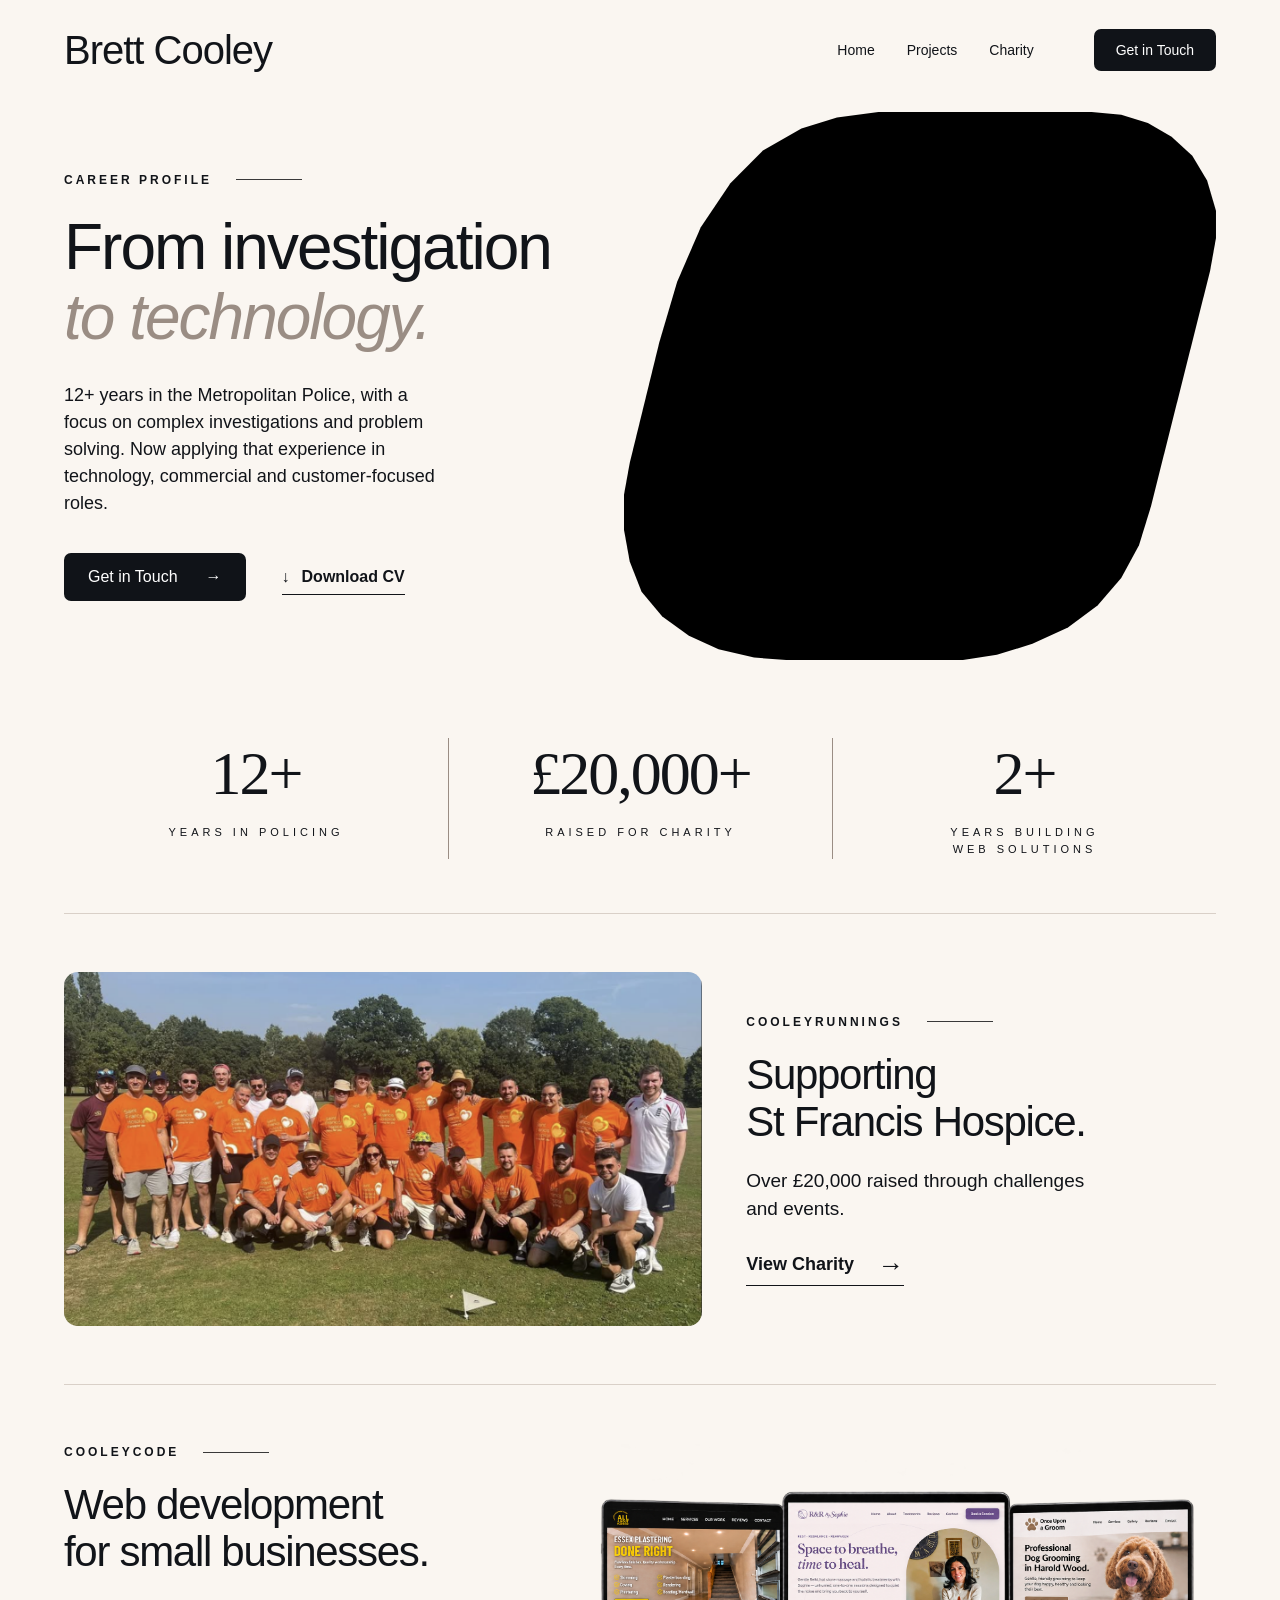
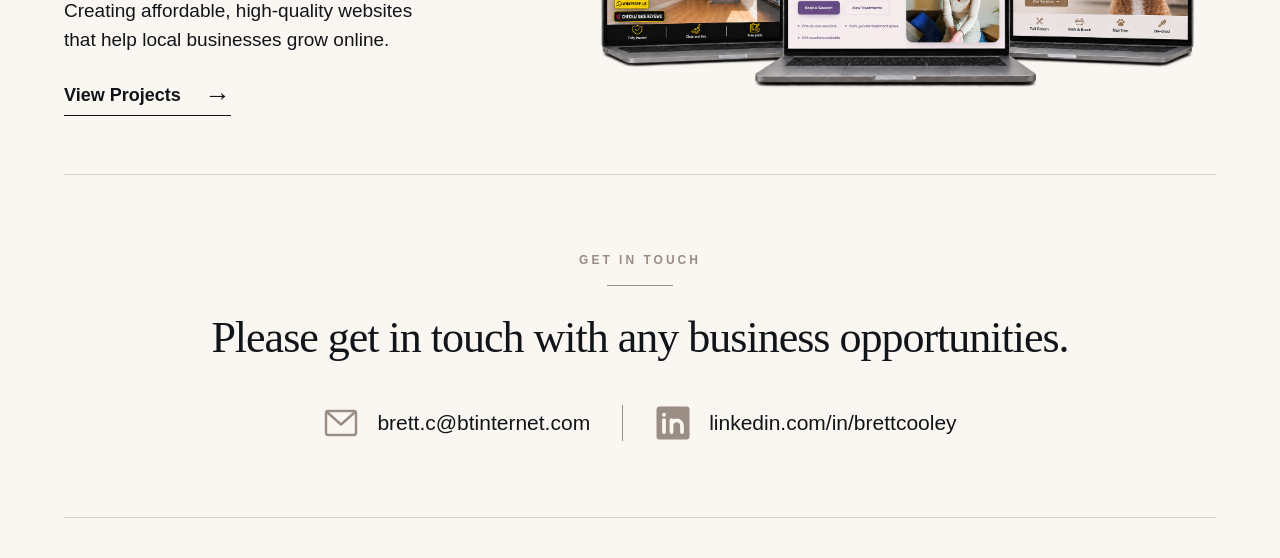
==== index.html @ a1520d6f "update" ====
﻿<!DOCTYPE html>
<html lang="en">
<head>
    <meta charset="UTF-8">
    <meta name="viewport" content="width=device-width, initial-scale=1.0">
    <title>Brett Cooley CV</title>
    <meta name="description" content="Brett Cooley — career profile, CooleyRunnings charity fundraising and CooleyCode web development.">
    <link rel="stylesheet" href="./style.css">
</head>
<body>
    <header class="heroPage" id="Home">
        <section class="navContainer container">
            <div class="navLogo"><a href="#Home">Brett Cooley</a></div>
            <button class="burger" type="button" aria-label="Toggle navigation" aria-controls="navigation">
                <span></span><span></span><span></span>
            </button>
            <nav class="navLinks" id="navigation" aria-label="Main navigation">
                <a href="#Home" class="navLink">Home</a>
                <a href="#Projects" class="navLink">Projects</a>
                <a href="./charity.html" class="navLink">Charity</a>
                <a href="#Contact" class="ctaContact">Get in Touch</a>
            </nav>
        </section>
        <section class="heroContainer container" aria-labelledby="careerTitle">
            <div class="heroTitles" id="About">
                <p class="sectionLabel">Career profile</p>
                <h1 class="heroTitle" id="careerTitle">From investigation <span class="heroTitle2">to technology.</span></h1>
                <p class="heroParagraph">12+ years in the Metropolitan Police, with a focus on complex investigations and problem solving. Now applying that experience in technology, commercial and customer-focused roles.</p>
                <div class="heroCtas">
                    <a class="heroCta1" href="#Contact">Get in Touch <span aria-hidden="true">&rarr;</span></a>
                    <!-- Replace this path with your CV PDF. -->
                    <a class="heroCta2" href="./brett-cooley-cv.pdf" download><span aria-hidden="true">&darr;</span> Download CV</a>
                </div>
            </div>
            <div class="heroImage"><img src="./images/brett-cooley-portrait.jpg" alt="Portrait of Brett Cooley"></div>
            <div class="achievementsContainer" id="Experience" aria-label="Career achievements">
                <div class="achievement"><h2>12+</h2><p>Years in policing</p></div>
                <div class="achievement"><h2><span class="charityFigureFull">&pound;20,000+</span>
                    <span class="charityFigureShort">&pound;20k+</span></h2><p>Raised for charity</p></div>
                <div class="achievement"><h2>2+</h2><p>Years building<br>web solutions</p></div>
            </div>
        </section>
    </header>
    <main class="CharityAndWebDevPage">
        <div class="CharityAndWebDevContainer container">
            <section class="charitySection" id="Charity" aria-labelledby="charityTitle">
                <div class="charityImage"><img src="./images/hospiceimage for front.png" alt="Brett raising money for St Francis Hospice" loading="lazy"></div>
                <div class="charityText">
                    <p class="sectionLabel">CooleyRunnings</p>
                    <h2 id="charityTitle">Supporting<br>St Francis Hospice.</h2>
                    <p>Over &pound;20,000 raised through challenges and events.</p>
                    <!-- Read more about my fundraising journey. -->
                    <a class="sectionLink" href="./charity.html">View Charity <span aria-hidden="true">&rarr;</span></a>
                </div>
            </section>
            <section class="webDevSection" id="Projects" aria-labelledby="projectsTitle">
                <div class="webDevText">
                    <p class="sectionLabel">CooleyCode</p>
                    <h2 id="projectsTitle">Web development<br>for small businesses.</h2>
                    <p>Creating affordable, high-quality websites that help local businesses grow online.</p>
                    <!-- Replace with your projects page URL when available. -->
                    <a class="sectionLink" href="#Contact">View Projects <span aria-hidden="true">&rarr;</span></a>
                </div>
                <div class="webDevImage"><img src="./images/laptop-showcase-sophie.png" alt="Three laptops showcasing All About Plaster, R&amp;R by Sophie and a dog grooming website" loading="lazy" decoding="async"></div>
            </section>
        </div>
    </main>
    <footer class="contactSection container" id="Contact">
        <p class="sectionLabel">Get in touch</p>
        <h2>Please get in touch with any business opportunities.</h2>
        <div class="contactLinks">
            <a class="contactLink" href="mailto:brett@cooleycodeworks.co.uk">
                <svg class="contactIcon" viewBox="0 0 24 24" aria-hidden="true">
                    <rect x="2" y="4" width="20" height="16" rx="1.5" />
                    <path d="m3 5 9 8 9-8" />
                </svg>
                <span>brett.c@btinternet.com</span>
            </a>
            <!-- Replace this href with your LinkedIn profile URL if needed. -->
            <a class="contactLink" href="https://www.linkedin.com/in/brettcooley/"
               target="_blank" rel="noopener noreferrer">
                <svg class="contactIcon" viewBox="0 0 24 24" aria-hidden="true">
                    <rect class="linkedinBackground" x="1" y="1" width="22" height="22" rx="2" />
                    <path class="linkedinMark" d="M6 10v8M11 18v-8m0 4c0-5 7-5 7 0v4" />
                    <circle class="linkedinDot" cx="6" cy="6.5" r="1.3" />
                </svg>
                <span>linkedin.com/in/brettcooley</span>
            </a>
        </div>
    </footer>
    <script src="./script-js"></script>
</body>
</html>
---- style.css ----
:root {
    /* BACKGROUNDS */
    --background: #FAF6F1;
    --background-secondary: #F2ECE5;

    /* TEXT */
    --text: #111419;
    --text-secondary: #393939;
    --text-highlight: #9A8D84;

    /* BUTTONS */
    --button-background: #101318;
    --button-text: #FFFFFF;

    /* BORDERS */
    --border: #D9D0C8;

    /* FONTS */
    --font-main: 'DM Sans', Arial, sans-serif;
    --font-stats: 'Cormorant Garamond', Georgia, serif;
    --page-width: 1160px;
    --section-space: clamp(36px, 5vw, 58px);
    --button-radius: 7px;
    --image-radius: 14px;
}

/* BASE STYLES */

* {
    margin: 0;
    padding: 0;
    box-sizing: border-box;
}

img {
    display: block;
    max-width: 100%;
    height: auto;
}

html {
    scroll-behavior: smooth;
    scroll-padding-top: 24px;
}

body {
    background: var(--background);
    color: var(--text);
    font-family: var(--font-main);
    -webkit-font-smoothing: antialiased;
}

a {
    color: inherit;
    text-decoration: none;
}

button {
    font: inherit;
}

a:focus-visible, button:focus-visible {
    outline: 2px solid var(--text-highlight);
    outline-offset: 6px;
}

/* SHARED STYLES */

.container {
    width: 90%;
    max-width: var(--page-width);
    margin: 0 auto;
}

.sectionLabel {
    display: flex;
    align-items: center;
    gap: 24px;
    font-size: 12px;
    font-weight: 700;
    letter-spacing: 3px;
    text-transform: uppercase;
    line-height: 1.5;
}

.sectionLabel::after {
    content: '';
    width: 66px;
    height: 1px;
    background: var(--text-secondary);
    flex-shrink: 0;
}

.heroImage, .charityImage, .webDevImage {
    background: #000;
}

.heroImage img, .charityImage img, .webDevImage img {
    width: 100%;
    height: 100%;
    object-fit: cover;
    color: #fff;
    font-size: 14px;
}

.charityText h2, .webDevText h2, .contactSection h2 {
    font-size: clamp(30px, 3.7vw, 42px);
    font-weight: 400;
    line-height: 1.12;
    letter-spacing: -1.3px;
    margin-top: 20px;
}

.sectionLink {
    display: inline-flex;
    gap: 24px;
    align-items: center;
    font-size: 18px;
    font-weight: 600;
    border-bottom: 1px solid currentColor;
    padding-bottom: 7px;
    margin-top: 28px;
}

.sectionLink span {
    font-size: 26px;
    line-height: 1;
}

/* NAVIGATION */

.navContainer {
    display: grid;
    grid-template-columns: auto 1fr;
    margin-top: 0;
    position: relative;
    align-items: center;
    min-height: 100px;
    gap: 24px;
}

.navLinks {
    position: absolute;
    top: 100%;
    left: 0;
    width: 100%;
    visibility: hidden;
    opacity: 0;
    display: flex;
    flex-direction: column;
    justify-content: center;
    align-items: center;
    gap: 14px;
    grid-column: 1 / -1;
    transform: translateY(-10px);
    transition: transform 0.6s, opacity 0.6s, visibility 0.3s;
    z-index: 100;
    padding: 20px;
    background-color: var(--background);
    border-bottom: 1px solid var(--border);
}

.navLinks a {
    display: flex;
    text-align: center;
    align-items: center;
    justify-content: center;
    text-decoration: none;
    color: var(--text);
    padding: 10px;
}

.navLinks.active {
    visibility: visible;
    opacity: 1;
    transform: translateY(0);
}

.navlogo {
    margin-left: 5px;
}

.burger {
    display: flex;
    flex-direction: column;
    gap: 5px;
    margin-left: auto;
    margin-right: 5px;
    border: 0;
    background: transparent;
    padding: 12px 0 12px 12px;
    cursor: pointer;
}

.burger span {
    display: block;
    width: 30px;
    height: 3px;
    border-radius: 20px;
    background-color: black;
    flex-direction: column;
    transition: transform 0.3s ease, opacity 0.3s ease;
}

.burger.active span:nth-child(2) {
    opacity: 0;
}

.burger.active span:nth-child(1) {
    transform: translateY(8px) rotate(45deg);
}

.burger.active span:nth-child(3) {
    transform: translateY(-8px) rotate(-45deg);
}

.navLogo, .navlogo {
    margin-left: 0;
    font-size: 28px;
    letter-spacing: -1px;
    white-space: nowrap;
}

.navLinks .ctaContact, .heroCta1 {
    background: var(--button-background);
    color: var(--button-text);
    border-radius: var(--button-radius);
    padding: 15px 24px;
    transition: transform 0.2s ease, background-color 0.2s ease;
}

.heroCta1:hover, .navLinks .ctaContact:hover {
    background: var(--text-secondary);
    transform: scale(1.03);
}

.navLink:hover, .sectionLink:hover, .heroCta2:hover {
    color: var(--text-highlight);
    transform: scale(1.03);
    transition: transform 0.2s ease, background-color 0.2s ease;
}

/* HERO */

.heroContainer {
    margin-top: 24px;
    display: grid;
    grid-template-columns: 1fr;
    gap: 36px;
}

.heroTitle {
    margin-top: 24px;
    font-family: var(--font-main);
    font-size: clamp(38px, 5.1vw, 64px);
    font-weight: 400;
    line-height: 1.08;
    letter-spacing: -2px;
}

.heroTitle2 {
    color: var(--text-highlight);
    font-style: italic;
    font-size: inherit;
    font-weight: 400;
    display: block;
    line-height: 1.1;
}

.heroParagraph {
    margin-top: 30px;
    width: 100%;
    max-width: 39ch;
    font-size: 18px;
    text-align: left;
    line-height: 1.5;
}

.heroImage {
    margin-top: 0;
    background-color: black;
    min-height: 0;
    position: relative;
    aspect-ratio: 1.1;
    border-radius: 0;
    /* Rounded, slanted outline; the photo inside stays upright. */
    clip-path: polygon(
        43% 0%, 79% 0%, 84% 0.5%, 88.5% 2%, 92.5% 4.5%,
        96% 8%, 98.5% 12.5%, 100% 18%, 100% 23%, 99% 29%,
        89% 72%, 87% 79%, 84% 85%, 80% 90%, 75% 94%,
        69% 97%, 63% 99%, 57% 100%, 28% 100%, 22% 99.5%,
        16% 98%, 11% 95.5%, 6.5% 92%, 3% 87.5%, 1% 82%,
        0% 76%, 0% 70%, 1% 64%, 6% 42%, 9% 31%,
        13% 21%, 18% 13%, 23.5% 7%, 30% 3%, 36% 1%
    );
    overflow: hidden;
}

.heroCtas {
    display: flex;
    flex-direction: row;
    gap: 22px 36px;
    margin-top: 36px;
    font-size: 16px;
    white-space: nowrap;
    align-items: center;
    flex-wrap: wrap;
}

.heroTitles {
    align-self: center;
    min-width: 0;
}

.heroCta1 {
    display: inline-flex;
    align-items: center;
    gap: 28px;
}

.heroCta2 {
    display: inline-flex;
    align-items: center;
    gap: 12px;
    border-bottom: 1px solid currentColor;
    padding: 8px 0;
    font-weight: 600;
}

/* ACHIEVEMENTS */

.charityFigureShort {
    display: none;
}

.achievementsContainer {
    display: grid;
    grid-template-columns: repeat(3, minmax(0, 1fr));
    margin-top: 20px;
    grid-column: 1 / -1;
    padding: 20px 0 54px;
}

.achievement {
    text-align: center;
    padding: 0 12px;
}

.achievement:last-child {
    align-items: center;
    justify-content: center;
    grid-column: auto;
    margin: 0;
    text-align: center;
}

.achievement + .achievement {
    border-left: 1px solid var(--text-highlight);
}

.achievement h2 {
    font-family: var(--font-stats);
    font-size: clamp(32px, 5.5vw, 62px);
    font-weight: 400;
    line-height: 1.15;
    letter-spacing: -2px;
}

.achievement p {
    margin-top: 14px;
    font-size: 10px;
    line-height: 1.6;
    letter-spacing: 2.5px;
    text-transform: uppercase;
}

/* CHARITY AND WEB DEVELOPMENT */

.charitySection, .webDevSection {
    display: grid;
    align-items: center;
    gap: 36px;
    border-top: 1px solid var(--border);
    padding: var(--section-space) 0;
}

.charityImage, .webDevImage {
    aspect-ratio: 1.8;
    overflow: hidden;
    border-radius: var(--image-radius);
}

.webDevImage {
    background: transparent;
    aspect-ratio: auto;
    border-radius: 0;
}

.webDevImage img {
    height: auto;
    object-fit: contain;
}

.charityText > p:not(.sectionLabel), .webDevText > p:not(.sectionLabel) {
    font-size: 19px;
    line-height: 1.5;
    max-width: 35ch;
    margin-top: 22px;
}

/* CONTACT */

.contactSection {
    padding: clamp(40px, 6vw, 76px) 0;
    border-top: 1px solid var(--border);
    border-bottom: 1px solid var(--border);
    margin-bottom: 40px;
    text-align: center;
}

.contactSection .sectionLabel {
    flex-direction: column;
    gap: 16px;
    color: var(--text-highlight);
}

.contactSection .sectionLabel::after {
    background: var(--text-highlight);
}

.contactSection h2 {
    font-family: var(--font-stats);
    font-size: clamp(28px, 3.5vw, 44px);
    line-height: 1.2;
    letter-spacing: -1px;
    margin: 26px auto 0;
    max-width: 40ch;
}

.contactLinks {
    display: flex;
    flex-wrap: wrap;
    align-items: center;
    justify-content: center;
    gap: 24px;
    margin-top: 40px;
}

.contactLink {
    display: inline-flex;
    align-items: center;
    gap: 18px;
    min-width: 0;
    max-width: 100%;
    font-size: clamp(14px, 1.8vw, 21px);
}

.contactLink span {
    overflow-wrap: anywhere;
}

.contactLink:hover {
    color: var(--text-highlight);
}

.contactIcon {
    width: 36px;
    height: 36px;
    flex-shrink: 0;
    fill: none;
    stroke: var(--text-highlight);
    stroke-width: 1.6;
    stroke-linecap: round;
    stroke-linejoin: round;
}

.linkedinBackground {
    fill: var(--text-highlight);
    stroke: none;
}

.linkedinMark {
    stroke: var(--background);
    stroke-width: 2.5;
}

.linkedinDot {
    fill: var(--background);
    stroke: none;
}

.contactSection > p:last-child {
    margin-top: 18px;
    color: var(--text-secondary);
    line-height: 1.5;
}

/* RESPONSIVE STYLES */

@media (min-width: 850px) {
    .contactLinks {
        gap: 0;
    }

    .contactLink + .contactLink {
        border-left: 1px solid var(--text-highlight);
        margin-left: 32px;
        padding-left: 32px;
    }

    .navLogo {
        font-size: 40px;
    }

    .burger {
        display: none;
    }
    .navLinks {
        position: static;
        top: auto;
        left: auto;
        grid-column: auto;
        width: auto;
        visibility: visible;
        opacity: 1;
        flex-direction: row;
        justify-content: flex-end;
        transform: none;
        transition: none;
        padding: 0;
        border: 0;
        gap: 16px;
    }
    .navLinks a {
        font-size: 14px;
        padding: 10px 8px;
    }
    .navLinks .ctaContact {
        margin-left: 36px;
        padding: 13px 22px;
    }
    
    .heroContainer {
        grid-template-columns: 0.95fr 1.05fr;
        gap: 44px 24px;
        margin-top: 12px;
    }
    .heroImage {
        aspect-ratio: 1.08;
        min-height: 450px;
    }
    .achievementsContainer {
        margin-top: 14px;
    }
    .achievement p {
        font-size: 11px;
        letter-spacing: 4px;
    }
    .charitySection {
        grid-template-columns: 1.25fr 0.92fr;
        gap: 44px;
    }
    .webDevSection {
        grid-template-columns: 0.92fr 1.25fr;
        gap: 44px;
    }
}
@media (max-width: 480px) {
    .contactSection h2 {
        font-size: clamp(22px, 6vw, 28px);
        line-height: 1.3;
        letter-spacing: -0.4px;
        text-wrap: balance;
    }

    .contactLinks {
        flex-direction: column;
        align-items: stretch;
        gap: 20px;
        width: max-content;
        max-width: 100%;
        margin: 28px auto 0;
        text-align: left;
    }

    .contactLink {
        width: 100%;
        gap: 12px;
    }

    .contactIcon {
        width: 28px;
        height: 28px;
    }

    .webDevImage {
        /* Use the full screen width for the three-laptop showcase. */
        width: calc(100% + 10vw);
        margin-left: -5vw;
    }

    .charityFigureFull {
        display: none;
    }
    .charityFigureShort {
        display: inline;
    }
    .navLogo {
        font-size: 25px;
    }
    .heroCtas {
        gap: 18px;
        font-size: 14px;
    }
    .heroCta1 {
        padding: 14px 16px;
        gap: 16px;
    }
    .achievement {
        padding: 0 8px;
    }
    .achievement h2 {
        font-size: 31px;
        letter-spacing: -1.5px;
    }
    .achievement p {
        font-size: 8px;
        letter-spacing: 1.4px;
    }
    .sectionLabel {
        letter-spacing: 2px;
    }
}
@media (prefers-reduced-motion: reduce) {
    html {
        scroll-behavior: auto;
    }
    .navLinks, .burger span, .navLinks .ctaContact, .heroCta1 {
        transition: none;
    }
}
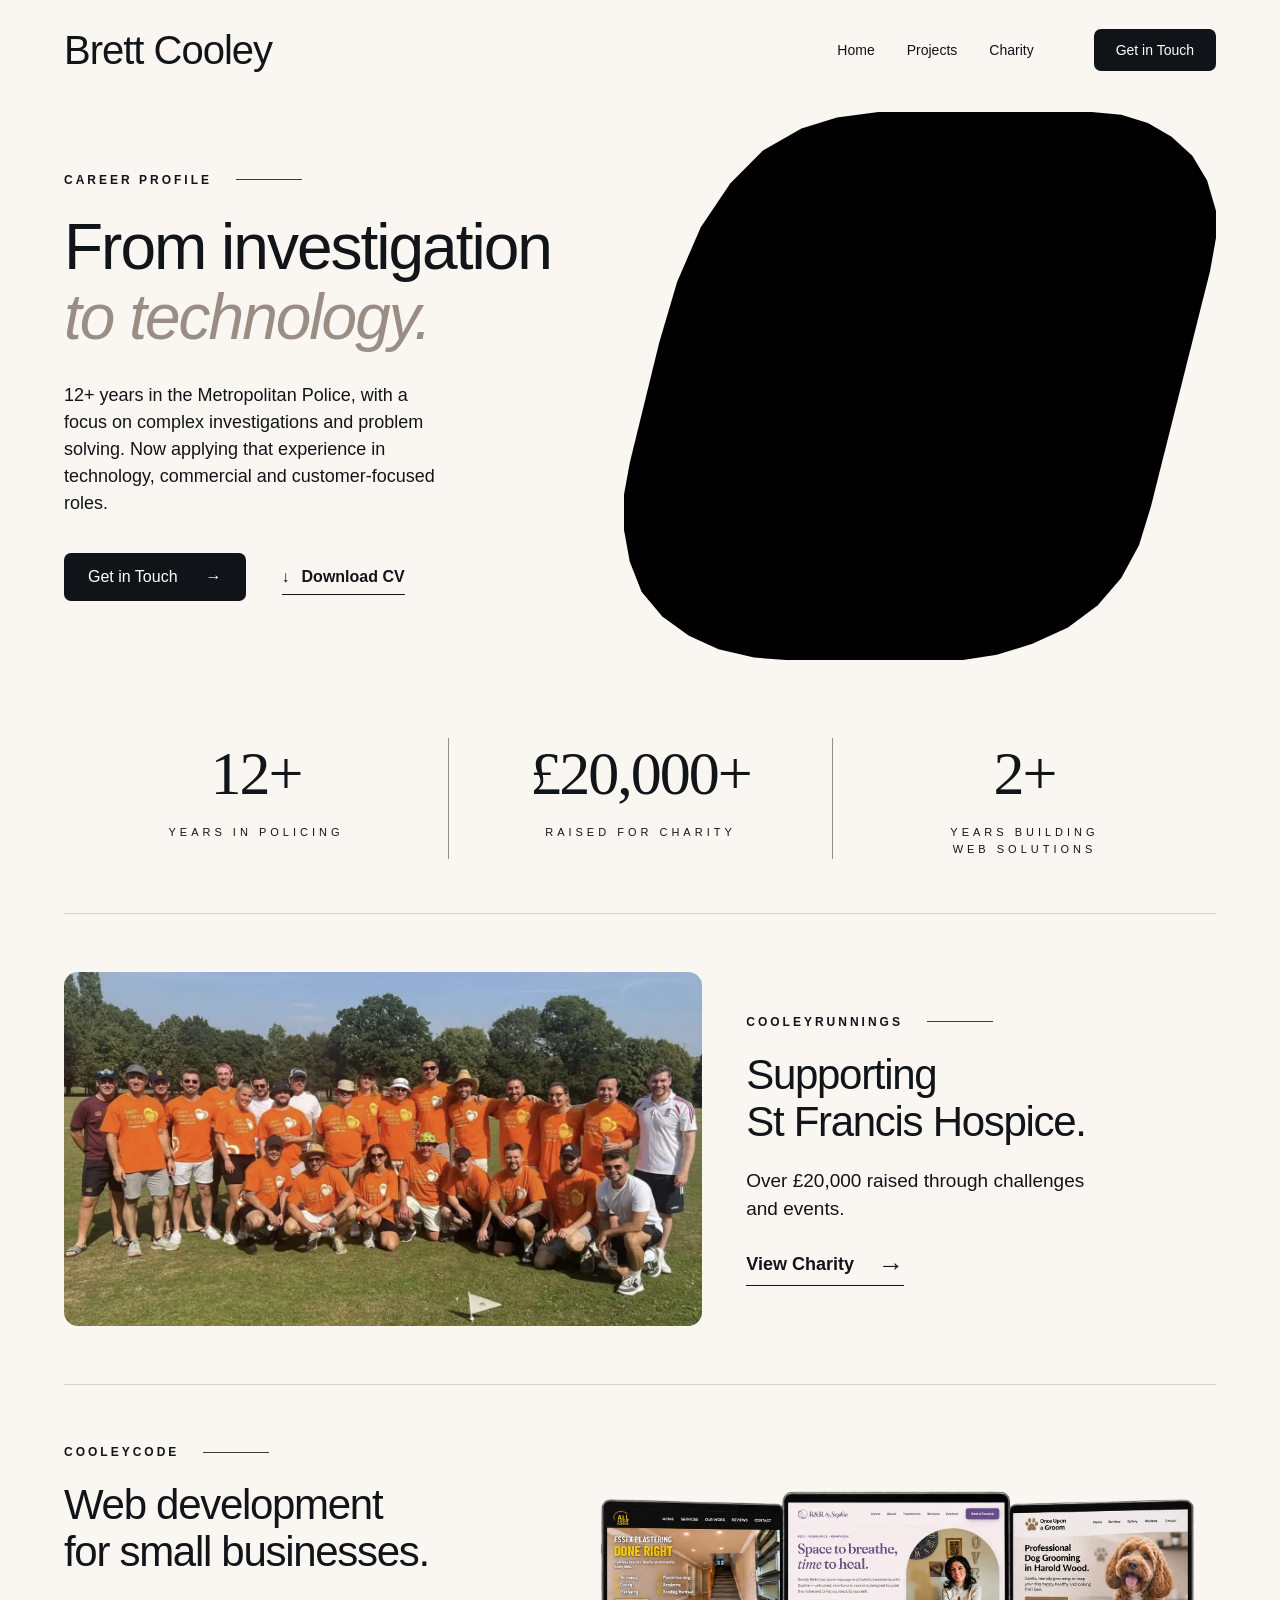
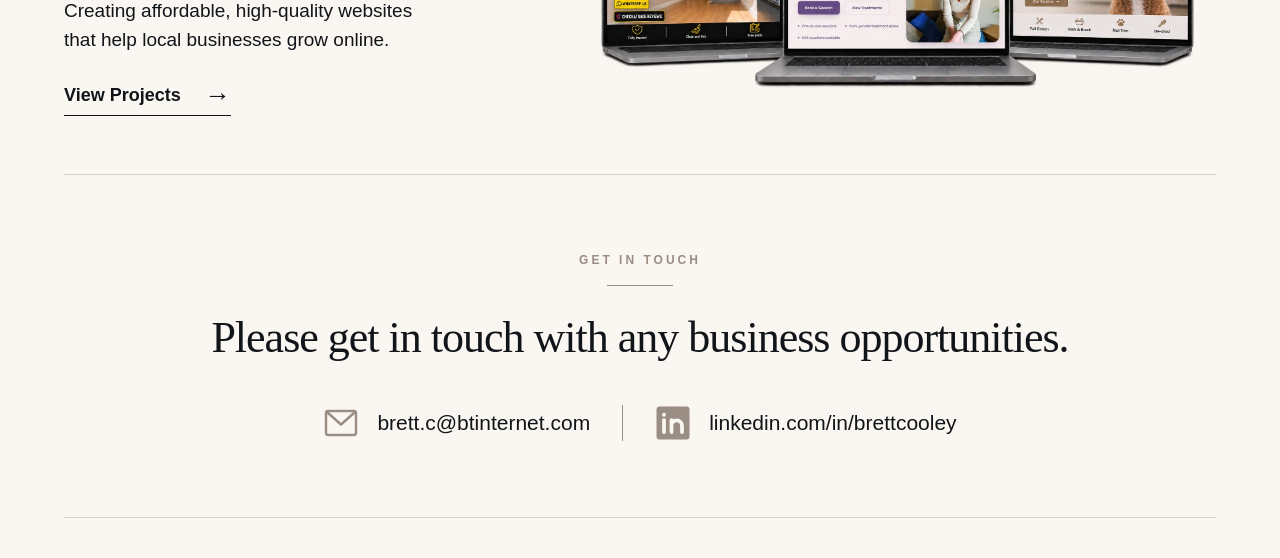
==== commit dba1ff22: "update" ====
--- a/index.html
+++ b/index.html
@@ -44,7 +44,7 @@
     <main class="CharityAndWebDevPage">
         <div class="CharityAndWebDevContainer container">
             <section class="charitySection" id="Charity" aria-labelledby="charityTitle">
-                <div class="charityImage"><img src="./images/hospiceimage for front.png" alt="Brett raising money for St Francis Hospice" loading="lazy"></div>
+                <div class="charityImage"><img src="./images/cricket3.webp" alt="Brett raising money for St Francis Hospice" loading="lazy"></div>
                 <div class="charityText">
                     <p class="sectionLabel">CooleyRunnings</p>
                     <h2 id="charityTitle">Supporting<br>St Francis Hospice.</h2>
@@ -61,7 +61,7 @@
                     <!-- Replace with your projects page URL when available. -->
                     <a class="sectionLink" href="#Contact">View Projects <span aria-hidden="true">&rarr;</span></a>
                 </div>
-                <div class="webDevImage"><img src="./images/laptop-showcase-sophie.png" alt="Three laptops showcasing All About Plaster, R&amp;R by Sophie and a dog grooming website" loading="lazy" decoding="async"></div>
+                <div class="webDevImage"><img src="./images/laptop-showcase-sophie.webp" alt="Three laptops showcasing All About Plaster, R&amp;R by Sophie and a dog grooming website" loading="lazy" decoding="async"></div>
             </section>
         </div>
     </main>
--- a/style.css
+++ b/style.css
@@ -594,6 +594,7 @@
     }
 
     .webDevImage {
+        order: -1;
         /* Use the full screen width for the three-laptop showcase. */
         width: calc(100% + 10vw);
         margin-left: -5vw;
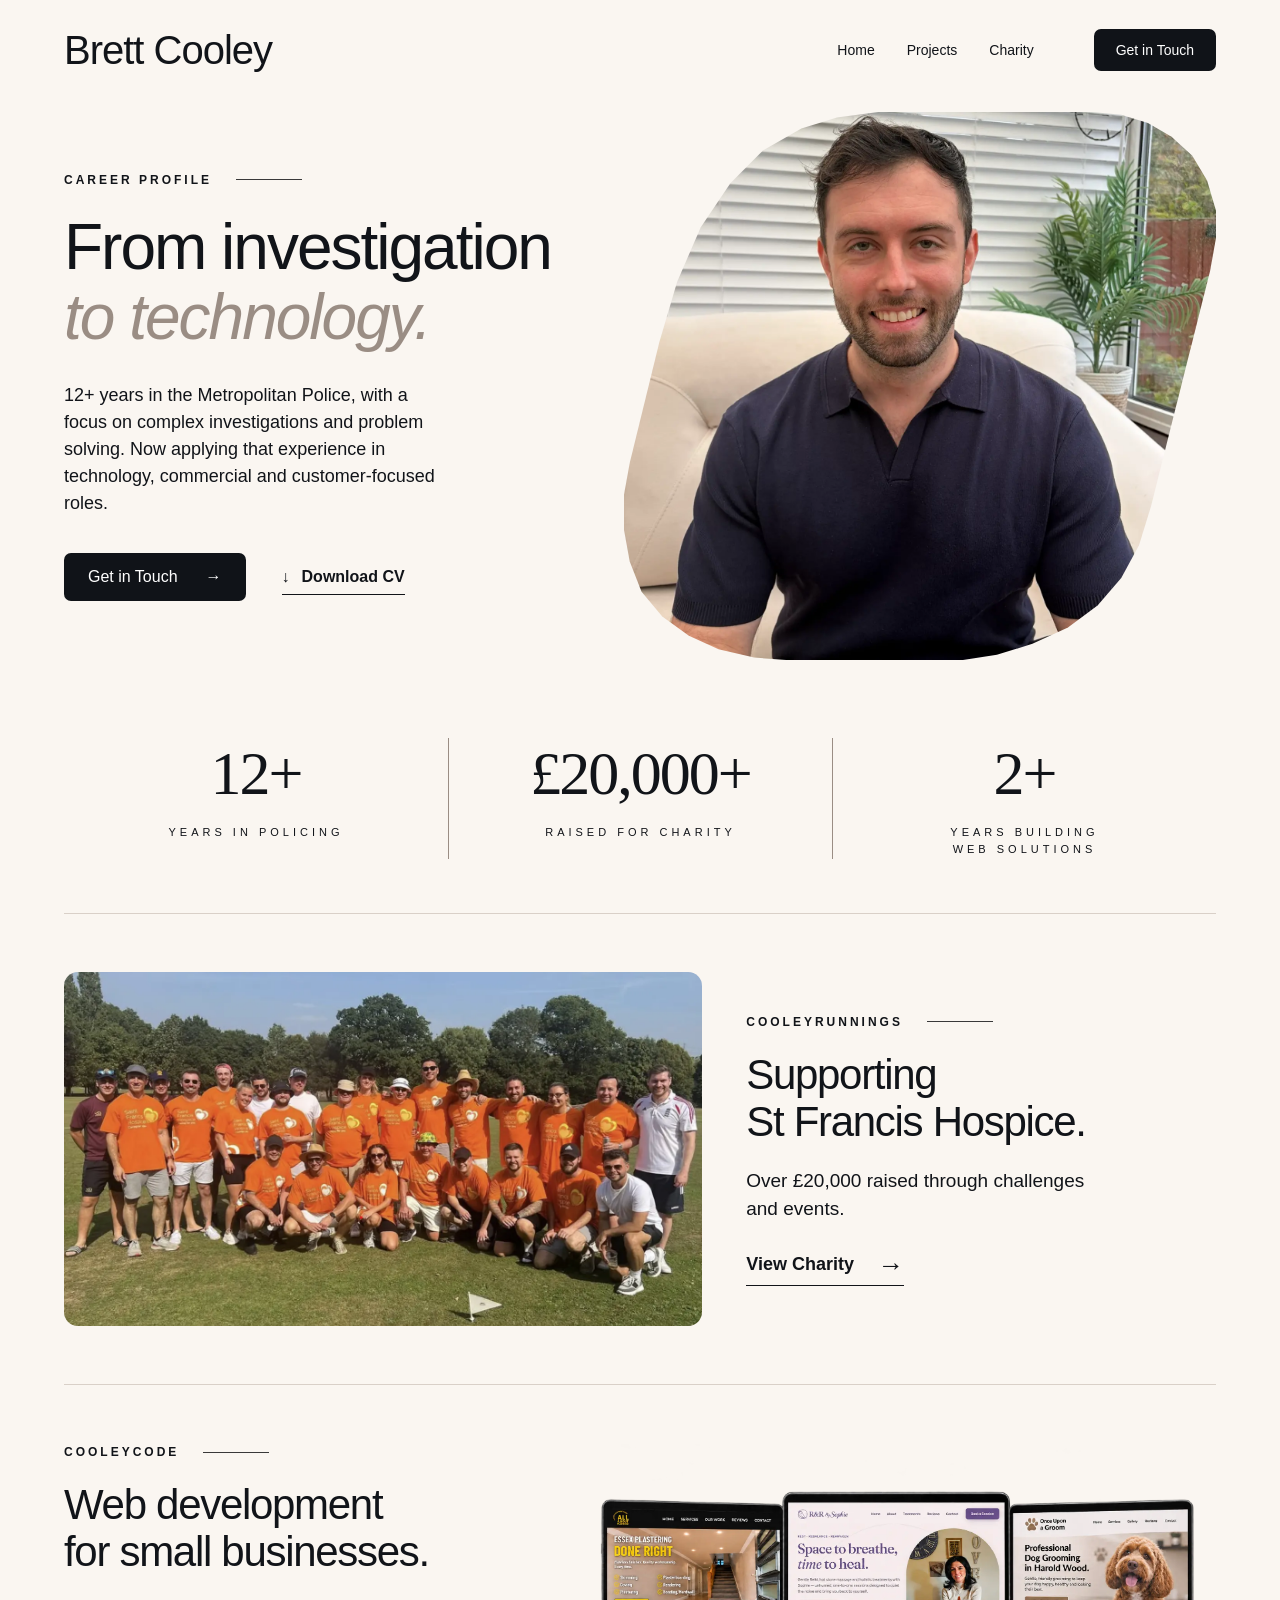
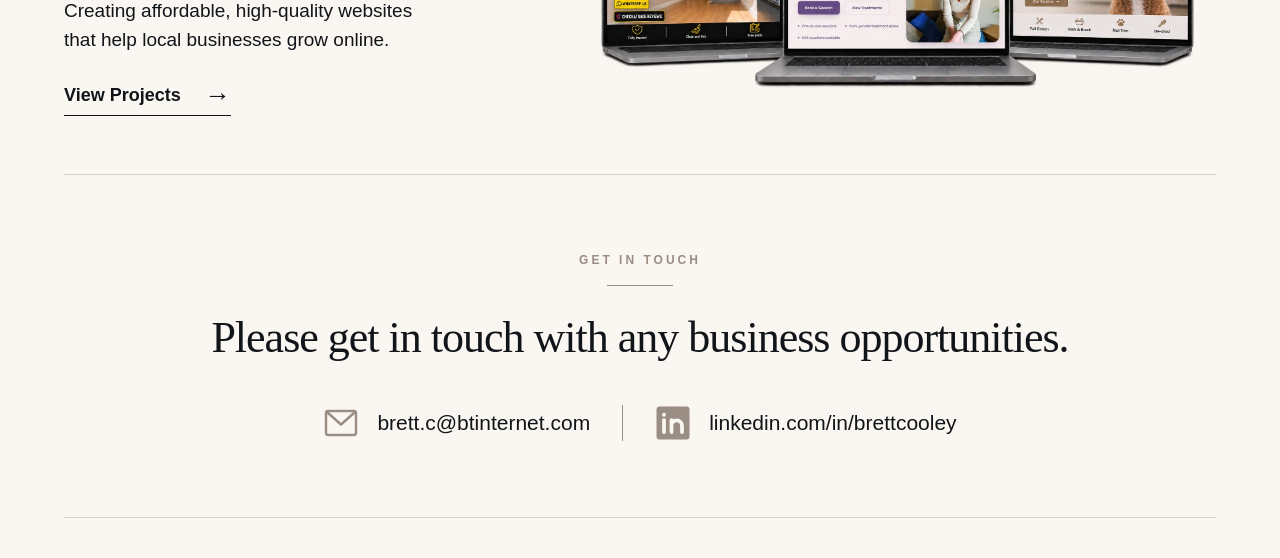
==== commit a88b3dba: "update" ====
--- a/index.html
+++ b/index.html
@@ -16,7 +16,7 @@
             </button>
             <nav class="navLinks" id="navigation" aria-label="Main navigation">
                 <a href="#Home" class="navLink">Home</a>
-                <a href="#Projects" class="navLink">Projects</a>
+                <a href="./projects.html" class="navLink">Projects</a>
                 <a href="./charity.html" class="navLink">Charity</a>
                 <a href="#Contact" class="ctaContact">Get in Touch</a>
             </nav>
@@ -32,7 +32,7 @@
                     <a class="heroCta2" href="./brett-cooley-cv.pdf" download><span aria-hidden="true">&darr;</span> Download CV</a>
                 </div>
             </div>
-            <div class="heroImage"><img src="./images/brett-cooley-portrait.jpg" alt="Portrait of Brett Cooley"></div>
+            <div class="heroImage"><img src="./images/heroimageCV.webp" alt="Portrait of Brett Cooley"></div>
             <div class="achievementsContainer" id="Experience" aria-label="Career achievements">
                 <div class="achievement"><h2>12+</h2><p>Years in policing</p></div>
                 <div class="achievement"><h2><span class="charityFigureFull">&pound;20,000+</span>
@@ -58,8 +58,8 @@
                     <p class="sectionLabel">CooleyCode</p>
                     <h2 id="projectsTitle">Web development<br>for small businesses.</h2>
                     <p>Creating affordable, high-quality websites that help local businesses grow online.</p>
-                    <!-- Replace with your projects page URL when available. -->
-                    <a class="sectionLink" href="#Contact">View Projects <span aria-hidden="true">&rarr;</span></a>
+                    <!-- Explore the CooleyCode projects page. -->
+                    <a class="sectionLink" href="./projects.html">View Projects <span aria-hidden="true">&rarr;</span></a>
                 </div>
                 <div class="webDevImage"><img src="./images/laptop-showcase-sophie.webp" alt="Three laptops showcasing All About Plaster, R&amp;R by Sophie and a dog grooming website" loading="lazy" decoding="async"></div>
             </section>
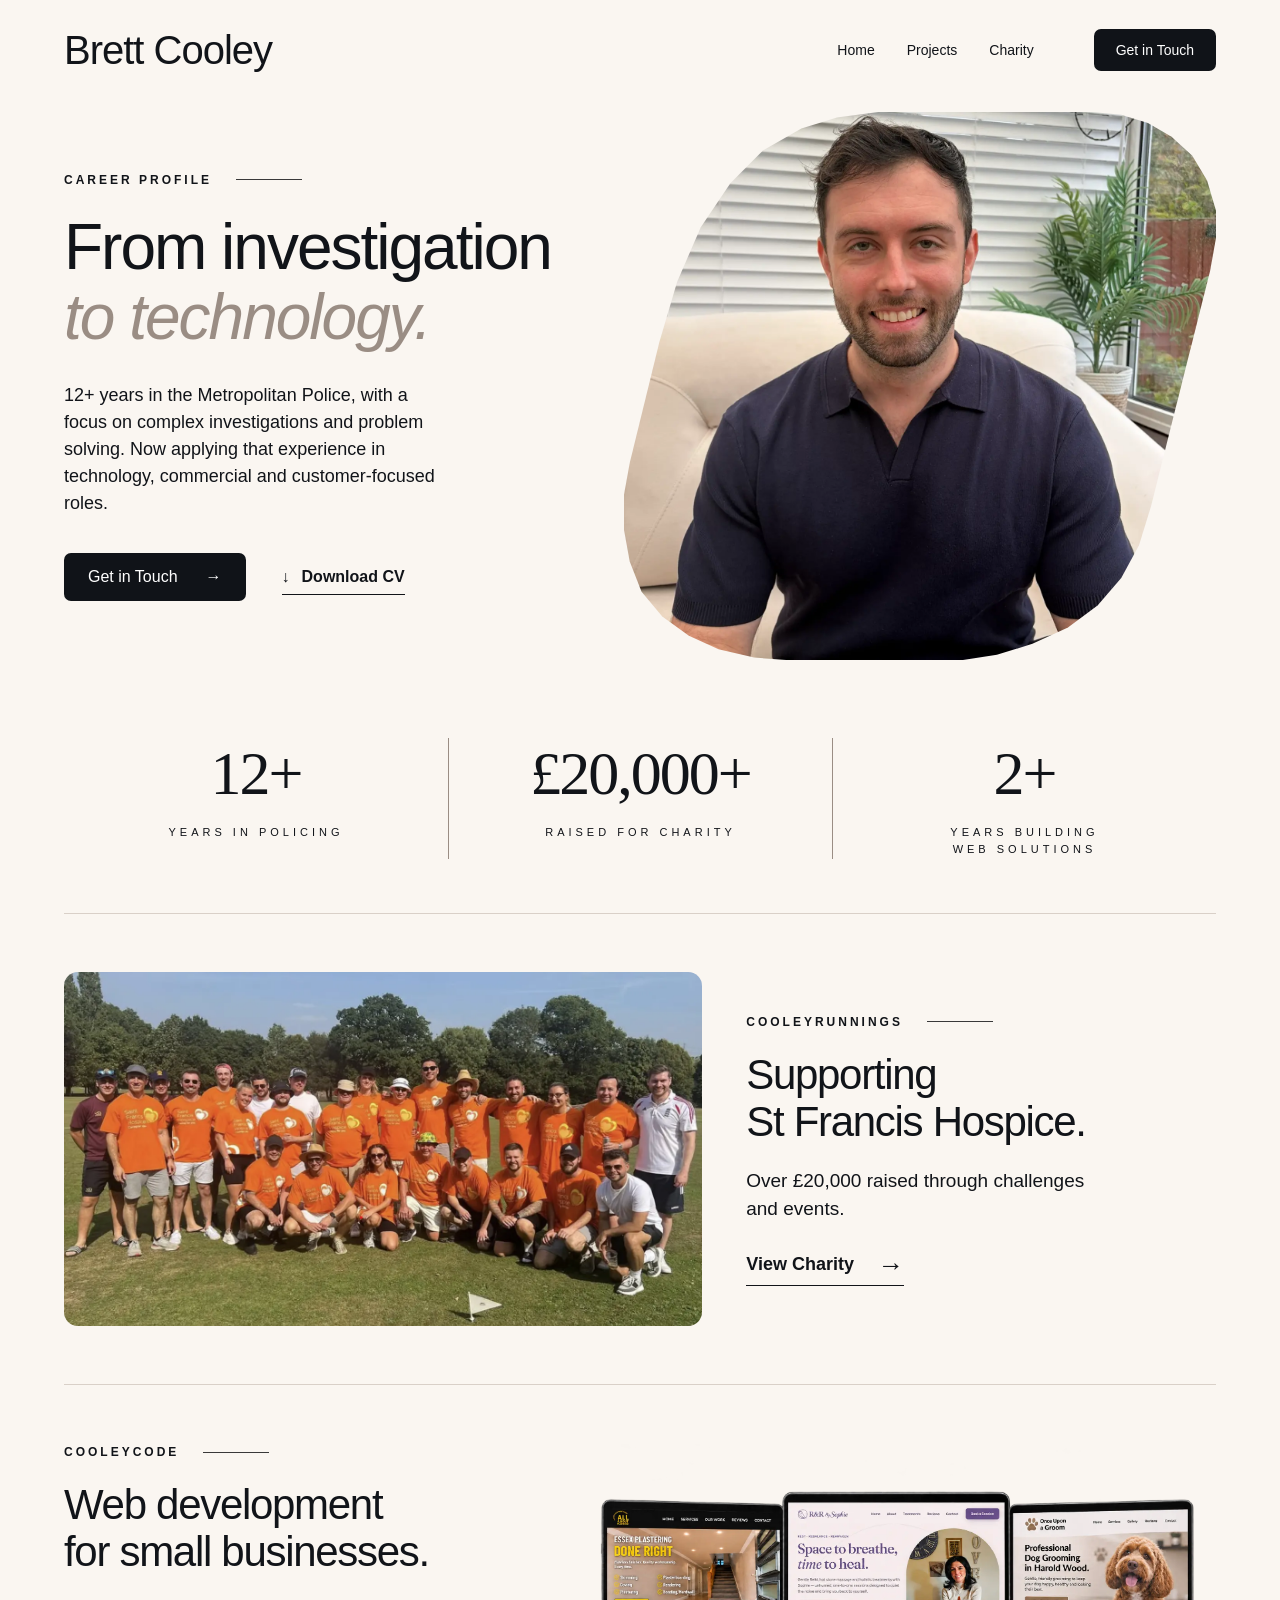
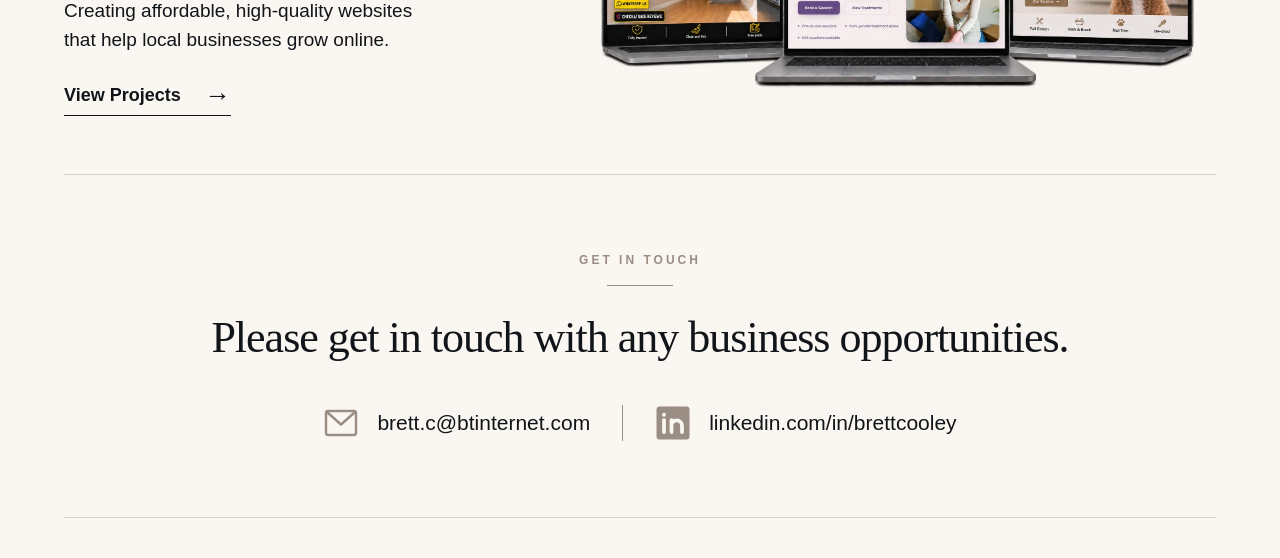
==== commit 66866376: "update" ====
--- a/index.html
+++ b/index.html
@@ -6,6 +6,7 @@
     <title>Brett Cooley CV</title>
     <meta name="description" content="Brett Cooley — career profile, CooleyRunnings charity fundraising and CooleyCode web development.">
     <link rel="stylesheet" href="./style.css">
+    <link rel="stylesheet" href="./scroll-reveal.css">
 </head>
 <body>
     <header class="heroPage" id="Home">
@@ -22,7 +23,7 @@
             </nav>
         </section>
         <section class="heroContainer container" aria-labelledby="careerTitle">
-            <div class="heroTitles" id="About">
+            <div class="heroTitles hidden" id="About">
                 <p class="sectionLabel">Career profile</p>
                 <h1 class="heroTitle" id="careerTitle">From investigation <span class="heroTitle2">to technology.</span></h1>
                 <p class="heroParagraph">12+ years in the Metropolitan Police, with a focus on complex investigations and problem solving. Now applying that experience in technology, commercial and customer-focused roles.</p>
@@ -32,8 +33,8 @@
                     <a class="heroCta2" href="./brett-cooley-cv.pdf" download><span aria-hidden="true">&darr;</span> Download CV</a>
                 </div>
             </div>
-            <div class="heroImage"><img src="./images/heroimageCV.webp" alt="Portrait of Brett Cooley"></div>
-            <div class="achievementsContainer" id="Experience" aria-label="Career achievements">
+            <div class="heroImage hidden"><img src="./images/heroimageCV.webp" alt="Portrait of Brett Cooley"></div>
+            <div class="achievementsContainer hidden" id="Experience" aria-label="Career achievements">
                 <div class="achievement"><h2>12+</h2><p>Years in policing</p></div>
                 <div class="achievement"><h2><span class="charityFigureFull">&pound;20,000+</span>
                     <span class="charityFigureShort">&pound;20k+</span></h2><p>Raised for charity</p></div>
@@ -43,7 +44,7 @@
     </header>
     <main class="CharityAndWebDevPage">
         <div class="CharityAndWebDevContainer container">
-            <section class="charitySection" id="Charity" aria-labelledby="charityTitle">
+            <section class="charitySection hidden" id="Charity" aria-labelledby="charityTitle">
                 <div class="charityImage"><img src="./images/cricket3.webp" alt="Brett raising money for St Francis Hospice" loading="lazy"></div>
                 <div class="charityText">
                     <p class="sectionLabel">CooleyRunnings</p>
@@ -53,7 +54,7 @@
                     <a class="sectionLink" href="./charity.html">View Charity <span aria-hidden="true">&rarr;</span></a>
                 </div>
             </section>
-            <section class="webDevSection" id="Projects" aria-labelledby="projectsTitle">
+            <section class="webDevSection hidden" id="Projects" aria-labelledby="projectsTitle">
                 <div class="webDevText">
                     <p class="sectionLabel">CooleyCode</p>
                     <h2 id="projectsTitle">Web development<br>for small businesses.</h2>
@@ -65,7 +66,7 @@
             </section>
         </div>
     </main>
-    <footer class="contactSection container" id="Contact">
+    <footer class="contactSection container hidden" id="Contact">
         <p class="sectionLabel">Get in touch</p>
         <h2>Please get in touch with any business opportunities.</h2>
         <div class="contactLinks">
--- a/style.css
+++ b/style.css
@@ -497,6 +497,20 @@
 
 /* RESPONSIVE STYLES */
 
+@media (max-width: 849px) {
+    .navLinks .ctaContact {
+        background: transparent;
+        color: var(--text);
+        padding: 10px;
+        border-radius: 0;
+    }
+
+    .navLinks .ctaContact:hover {
+        background: transparent;
+        color: var(--text-highlight);
+    }
+}
+
 @media (min-width: 850px) {
     .contactLinks {
         gap: 0;
--- a/scroll-reveal.css
+++ b/scroll-reveal.css
@@ -0,0 +1,23 @@
+/* SHARED SCROLL REVEAL */
+
+.hidden {
+    opacity: 0;
+    transform: translateY(40px);
+    transition: opacity 0.8s ease, transform 0.8s ease;
+}
+
+.hidden.show {
+    opacity: 1;
+    transform: translateY(0);
+}
+
+/* Keep content readable when motion is reduced or pages are printed. */
+
+@media (prefers-reduced-motion: reduce), (scripting: none), print {
+    .hidden,
+    .hidden.show {
+        opacity: 1;
+        transform: none;
+        transition: none;
+    }
+}
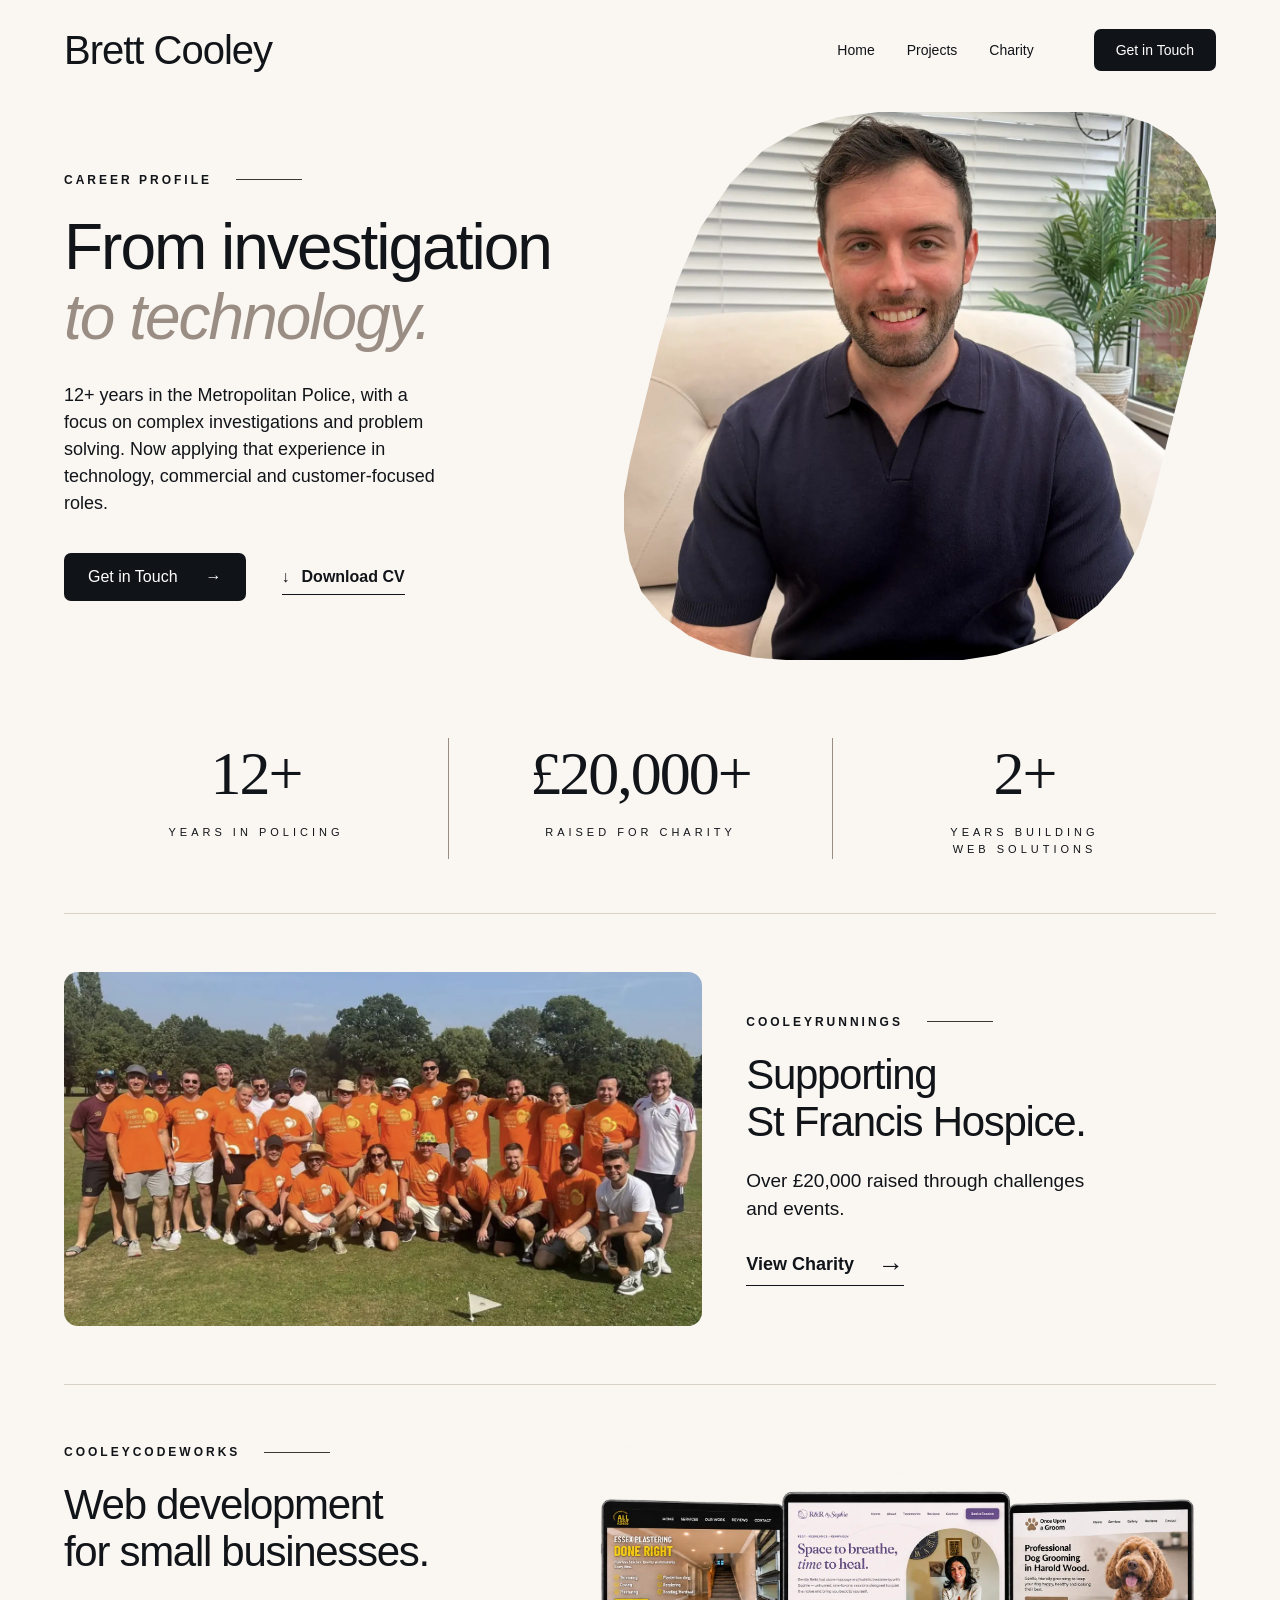
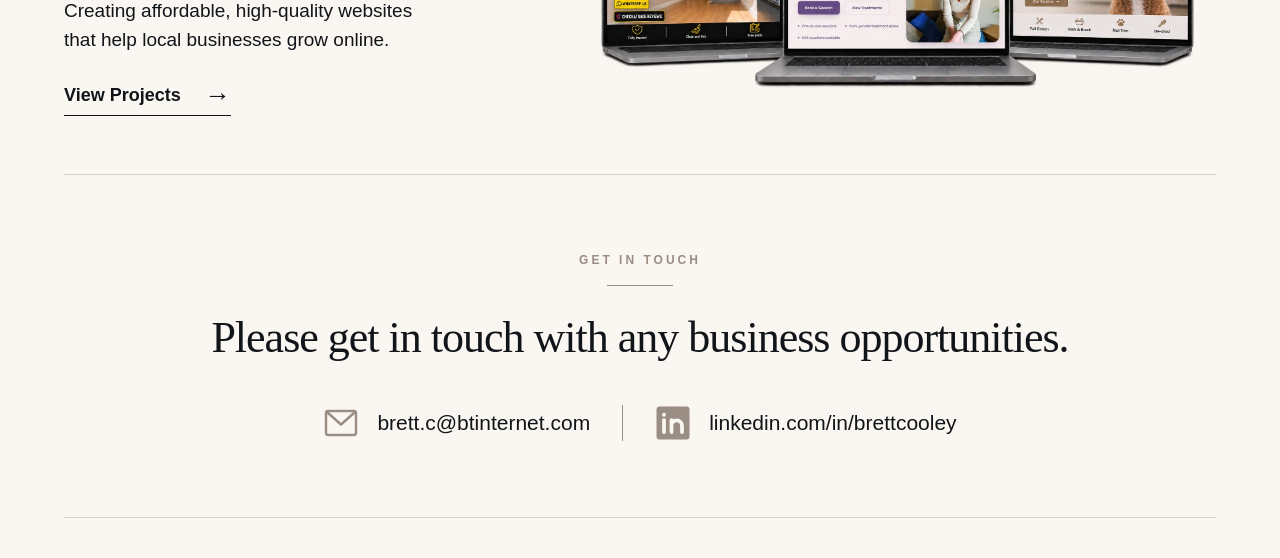
==== commit 35fc2cc7: "update" ====
--- a/index.html
+++ b/index.html
@@ -3,15 +3,24 @@
 <head>
     <meta charset="UTF-8">
     <meta name="viewport" content="width=device-width, initial-scale=1.0">
-    <title>Brett Cooley CV</title>
-    <meta name="description" content="Brett Cooley — career profile, CooleyRunnings charity fundraising and CooleyCode web development.">
+    <title>Brett Cooley | CV &amp; Portfolio</title>
+    <meta name="description" content="Explore Brett Cooley's CV and portfolio: Metropolitan Police experience, CooleyCodeWorks web development and charity fundraising for St Francis Hospice.">
     <link rel="stylesheet" href="./style.css">
     <link rel="stylesheet" href="./scroll-reveal.css">
+    <meta name="robots" content="index, follow, max-image-preview:large">
+    <meta property="og:type" content="website">
+    <meta property="og:locale" content="en_GB">
+    <meta property="og:site_name" content="Brett Cooley">
+    <meta property="og:title" content="Brett Cooley | CV &amp; Portfolio">
+    <meta property="og:description" content="Explore Brett Cooley's CV and portfolio: Metropolitan Police experience, CooleyCodeWorks web development and charity fundraising for St Francis Hospice.">
+    <meta name="twitter:card" content="summary">
+    <meta name="twitter:title" content="Brett Cooley | CV &amp; Portfolio">
+    <meta name="twitter:description" content="Explore Brett Cooley's CV and portfolio: Metropolitan Police experience, CooleyCodeWorks web development and charity fundraising for St Francis Hospice.">
 </head>
 <body>
     <header class="heroPage" id="Home">
         <section class="navContainer container">
-            <div class="navLogo"><a href="#Home">Brett Cooley</a></div>
+            <div class="navLogo"><h1><a href="#Home">Brett Cooley</a></h1></div>
             <button class="burger" type="button" aria-label="Toggle navigation" aria-controls="navigation">
                 <span></span><span></span><span></span>
             </button>
@@ -25,7 +34,7 @@
         <section class="heroContainer container" aria-labelledby="careerTitle">
             <div class="heroTitles hidden" id="About">
                 <p class="sectionLabel">Career profile</p>
-                <h1 class="heroTitle" id="careerTitle">From investigation <span class="heroTitle2">to technology.</span></h1>
+                <h2 class="heroTitle" id="careerTitle">From investigation <span class="heroTitle2">to technology.</span></h2>
                 <p class="heroParagraph">12+ years in the Metropolitan Police, with a focus on complex investigations and problem solving. Now applying that experience in technology, commercial and customer-focused roles.</p>
                 <div class="heroCtas">
                     <a class="heroCta1" href="#Contact">Get in Touch <span aria-hidden="true">&rarr;</span></a>
@@ -33,7 +42,7 @@
                     <a class="heroCta2" href="./brett-cooley-cv.pdf" download><span aria-hidden="true">&darr;</span> Download CV</a>
                 </div>
             </div>
-            <div class="heroImage hidden"><img src="./images/heroimageCV.webp" alt="Portrait of Brett Cooley"></div>
+            <div class="heroImage hidden"><img src="./images/heroimageCV.webp" alt="Portrait of Brett Cooley" fetchpriority="high"></div>
             <div class="achievementsContainer hidden" id="Experience" aria-label="Career achievements">
                 <div class="achievement"><h2>12+</h2><p>Years in policing</p></div>
                 <div class="achievement"><h2><span class="charityFigureFull">&pound;20,000+</span>
@@ -45,7 +54,7 @@
     <main class="CharityAndWebDevPage">
         <div class="CharityAndWebDevContainer container">
             <section class="charitySection hidden" id="Charity" aria-labelledby="charityTitle">
-                <div class="charityImage"><img src="./images/cricket3.webp" alt="Brett raising money for St Francis Hospice" loading="lazy"></div>
+                <div class="charityImage"><img src="./images/cricket3.webp" alt="Players and supporters at a charity cricket match for St Francis Hospice" loading="lazy"></div>
                 <div class="charityText">
                     <p class="sectionLabel">CooleyRunnings</p>
                     <h2 id="charityTitle">Supporting<br>St Francis Hospice.</h2>
@@ -56,13 +65,13 @@
             </section>
             <section class="webDevSection hidden" id="Projects" aria-labelledby="projectsTitle">
                 <div class="webDevText">
-                    <p class="sectionLabel">CooleyCode</p>
+                    <p class="sectionLabel">CooleyCodeWorks</p>
                     <h2 id="projectsTitle">Web development<br>for small businesses.</h2>
                     <p>Creating affordable, high-quality websites that help local businesses grow online.</p>
-                    <!-- Explore the CooleyCode projects page. -->
+                    <!-- Explore the CooleyCodeWorks projects page. -->
                     <a class="sectionLink" href="./projects.html">View Projects <span aria-hidden="true">&rarr;</span></a>
                 </div>
-                <div class="webDevImage"><img src="./images/laptop-showcase-sophie.webp" alt="Three laptops showcasing All About Plaster, R&amp;R by Sophie and a dog grooming website" loading="lazy" decoding="async"></div>
+                <div class="webDevImage"><img src="./images/laptop-showcase-sophie.webp" alt="Three laptops showcasing All About Plaster, R&amp;R by Sophie and a dog grooming website" loading="lazy" decoding="async" width="1920" height="819"></div>
             </section>
         </div>
     </main>
@@ -70,7 +79,7 @@
         <p class="sectionLabel">Get in touch</p>
         <h2>Please get in touch with any business opportunities.</h2>
         <div class="contactLinks">
-            <a class="contactLink" href="mailto:brett@cooleycodeworks.co.uk">
+            <a class="contactLink" href="mailto:brett.c@btinternet.com">
                 <svg class="contactIcon" viewBox="0 0 24 24" aria-hidden="true">
                     <rect x="2" y="4" width="20" height="16" rx="1.5" />
                     <path d="m3 5 9 8 9-8" />
--- a/style.css
+++ b/style.css
@@ -212,6 +212,10 @@
 
 .burger.active span:nth-child(3) {
     transform: translateY(-8px) rotate(-45deg);
+}
+
+.navLogo h1 {
+    font: inherit;
 }
 
 .navLogo, .navlogo {
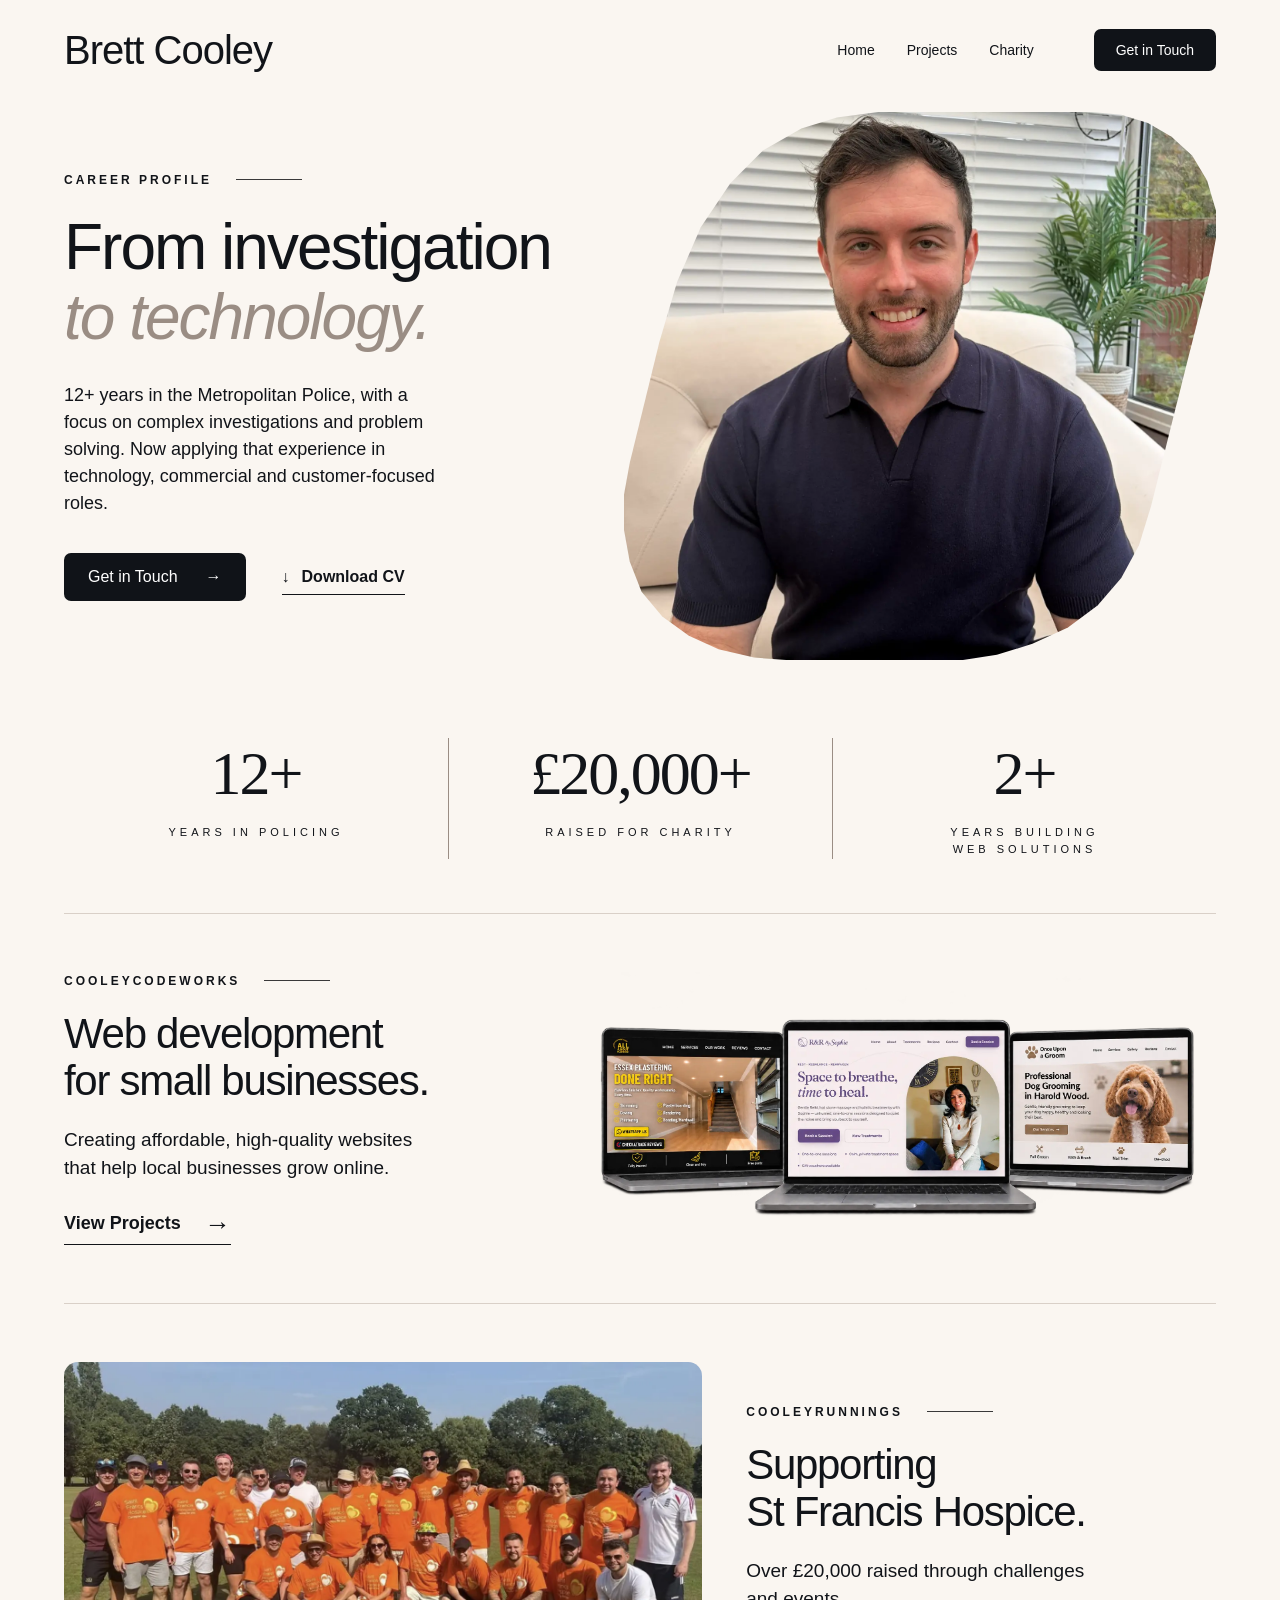
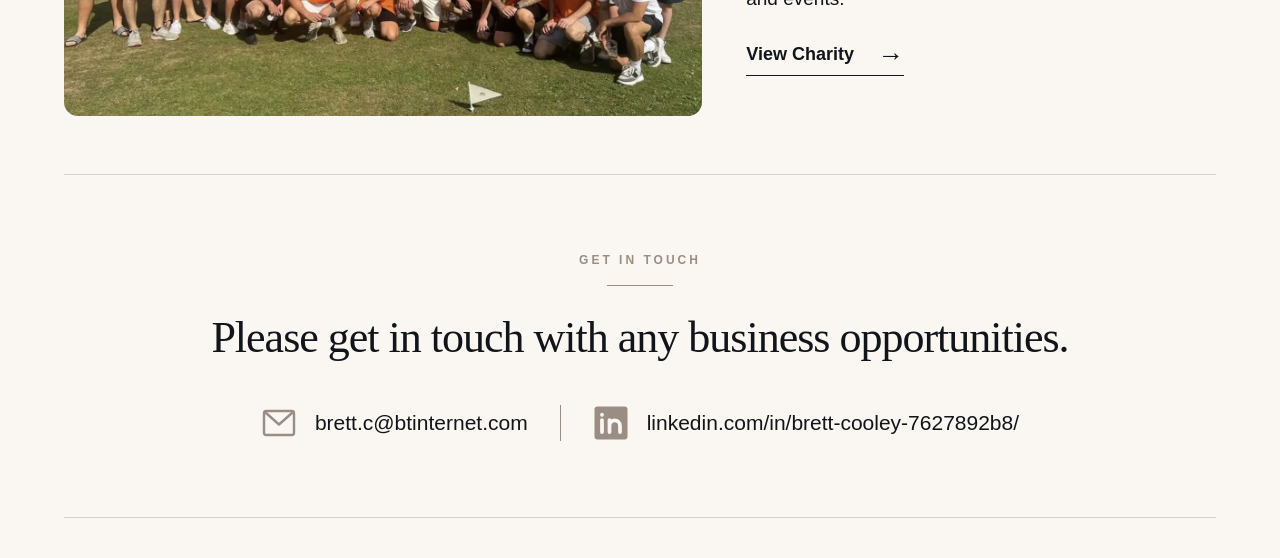
==== commit 35c7aa0c: "update" ====
--- a/index.html
+++ b/index.html
@@ -1,4 +1,4 @@
-﻿<!DOCTYPE html>
+<!DOCTYPE html>
 <html lang="en">
 <head>
     <meta charset="UTF-8">
@@ -53,6 +53,16 @@
     </header>
     <main class="CharityAndWebDevPage">
         <div class="CharityAndWebDevContainer container">
+            <section class="webDevSection hidden" id="Projects" aria-labelledby="projectsTitle">
+                <div class="webDevText">
+                    <p class="sectionLabel">CooleyCodeWorks</p>
+                    <h2 id="projectsTitle">Web development<br>for small businesses.</h2>
+                    <p>Creating affordable, high-quality websites that help local businesses grow online.</p>
+                    <!-- Explore the CooleyCodeWorks projects page. -->
+                    <a class="sectionLink" href="./projects.html">View Projects <span aria-hidden="true">&rarr;</span></a>
+                </div>
+                <div class="webDevImage"><img src="./images/laptop-showcase-sophie.webp" alt="Three laptops showcasing All About Plaster, R&amp;R by Sophie and a dog grooming website" loading="lazy" decoding="async" width="1920" height="819"></div>
+            </section>
             <section class="charitySection hidden" id="Charity" aria-labelledby="charityTitle">
                 <div class="charityImage"><img src="./images/cricket3.webp" alt="Players and supporters at a charity cricket match for St Francis Hospice" loading="lazy"></div>
                 <div class="charityText">
@@ -62,16 +72,6 @@
                     <!-- Read more about my fundraising journey. -->
                     <a class="sectionLink" href="./charity.html">View Charity <span aria-hidden="true">&rarr;</span></a>
                 </div>
-            </section>
-            <section class="webDevSection hidden" id="Projects" aria-labelledby="projectsTitle">
-                <div class="webDevText">
-                    <p class="sectionLabel">CooleyCodeWorks</p>
-                    <h2 id="projectsTitle">Web development<br>for small businesses.</h2>
-                    <p>Creating affordable, high-quality websites that help local businesses grow online.</p>
-                    <!-- Explore the CooleyCodeWorks projects page. -->
-                    <a class="sectionLink" href="./projects.html">View Projects <span aria-hidden="true">&rarr;</span></a>
-                </div>
-                <div class="webDevImage"><img src="./images/laptop-showcase-sophie.webp" alt="Three laptops showcasing All About Plaster, R&amp;R by Sophie and a dog grooming website" loading="lazy" decoding="async" width="1920" height="819"></div>
             </section>
         </div>
     </main>
@@ -86,15 +86,14 @@
                 </svg>
                 <span>brett.c@btinternet.com</span>
             </a>
-            <!-- Replace this href with your LinkedIn profile URL if needed. -->
-            <a class="contactLink" href="https://www.linkedin.com/in/brettcooley/"
+            <a class="contactLink" href="https://www.linkedin.com/in/brett-cooley-7627892b8/"
                target="_blank" rel="noopener noreferrer">
                 <svg class="contactIcon" viewBox="0 0 24 24" aria-hidden="true">
                     <rect class="linkedinBackground" x="1" y="1" width="22" height="22" rx="2" />
                     <path class="linkedinMark" d="M6 10v8M11 18v-8m0 4c0-5 7-5 7 0v4" />
                     <circle class="linkedinDot" cx="6" cy="6.5" r="1.3" />
                 </svg>
-                <span>linkedin.com/in/brettcooley</span>
+                <span>linkedin.com/in/brett-cooley-7627892b8/</span>
             </a>
         </div>
     </footer>
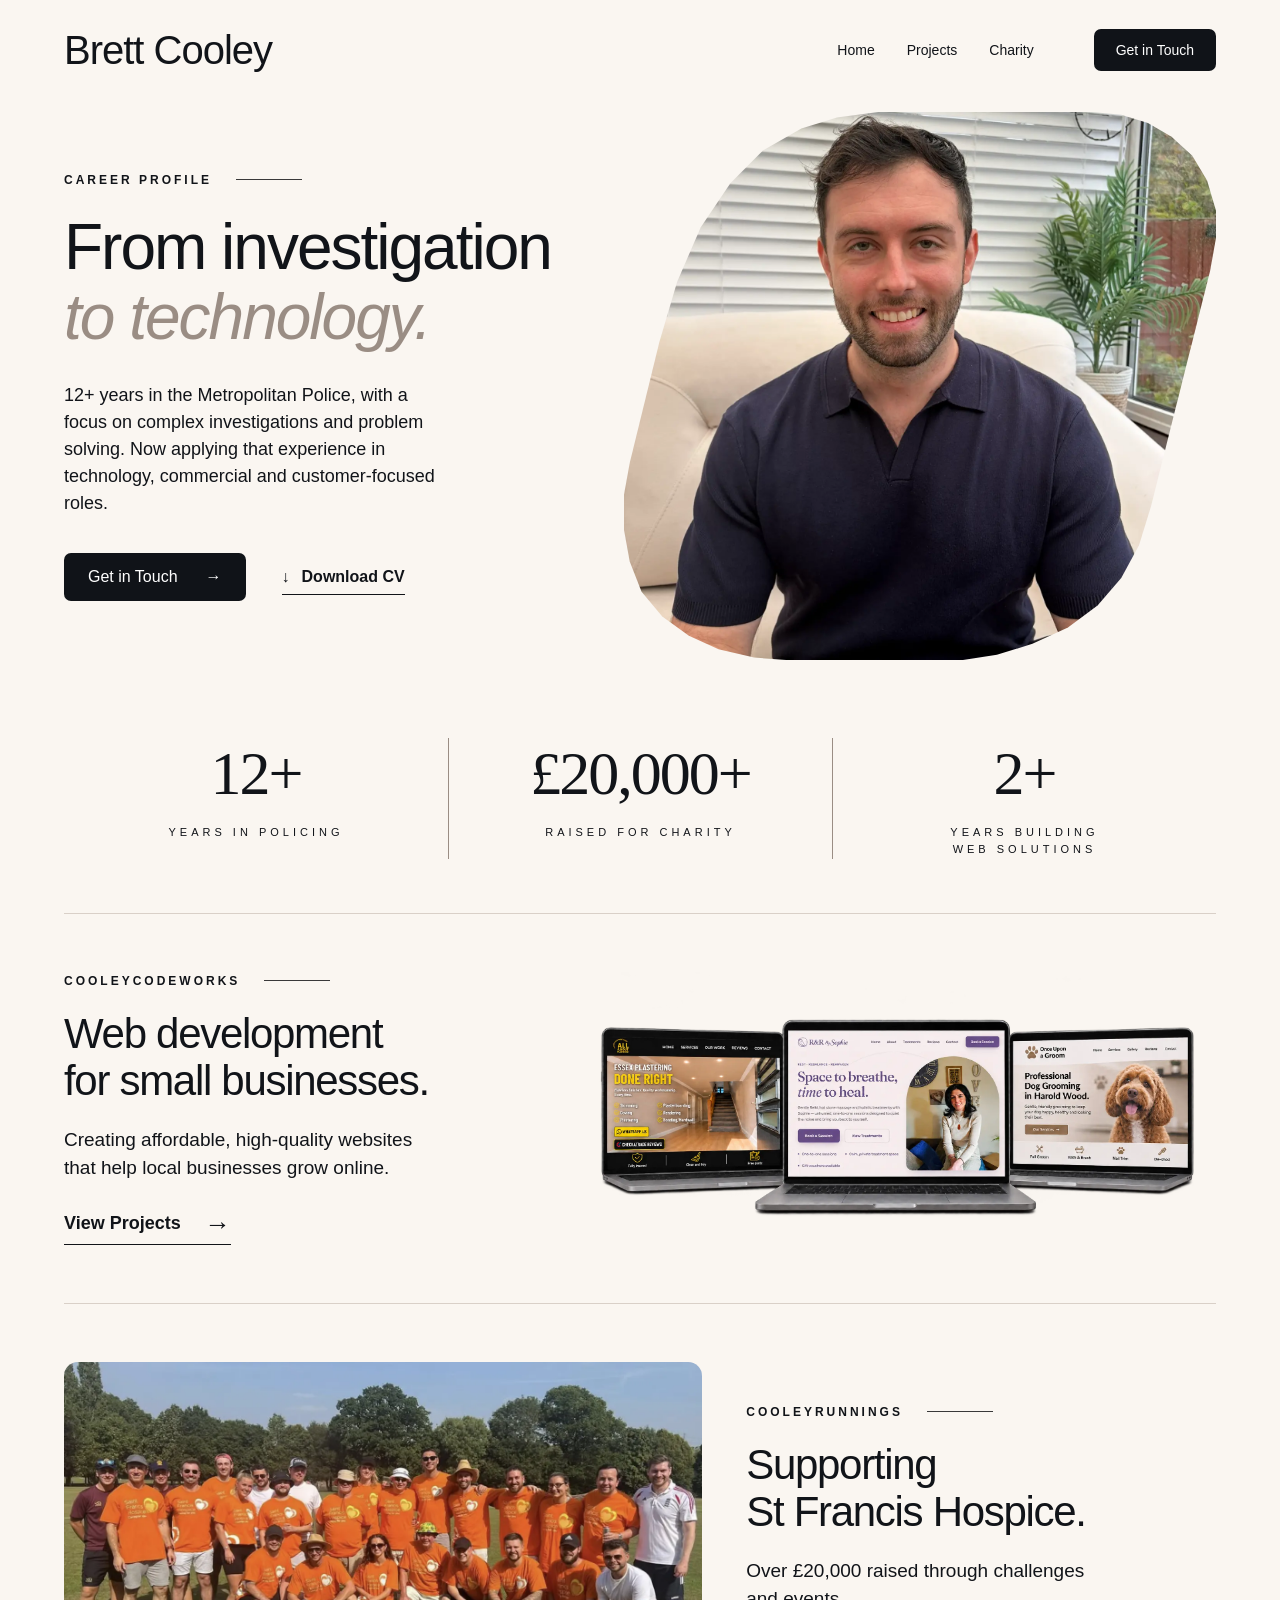
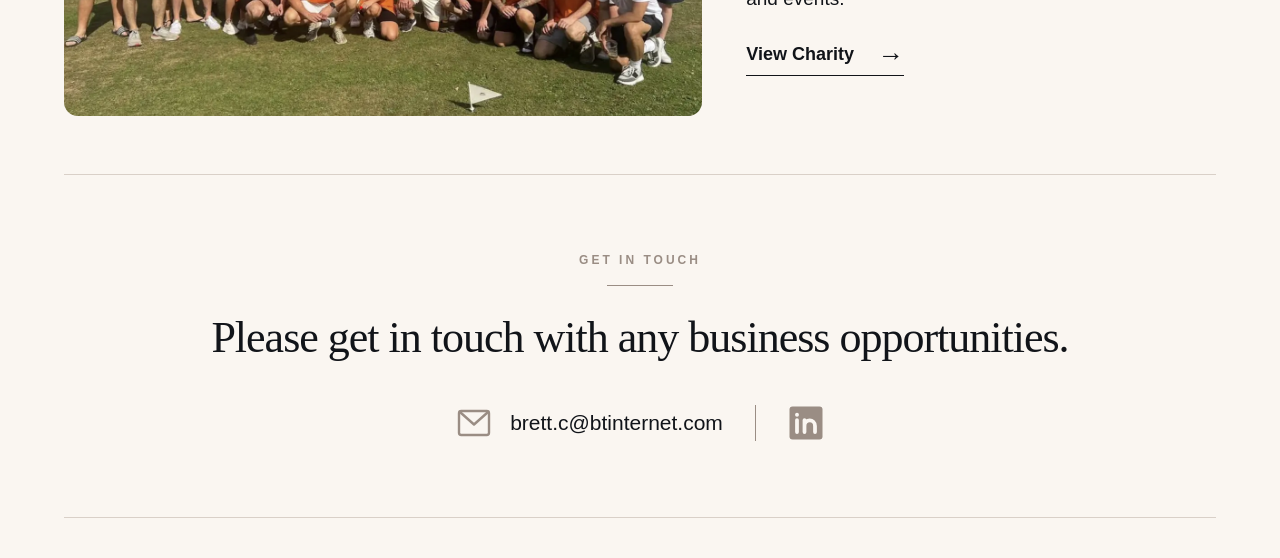
==== commit 96c4100f: "update" ====
--- a/index.html
+++ b/index.html
@@ -87,13 +87,12 @@
                 <span>brett.c@btinternet.com</span>
             </a>
             <a class="contactLink" href="https://www.linkedin.com/in/brett-cooley-7627892b8/"
-               target="_blank" rel="noopener noreferrer">
+               target="_blank" rel="noopener noreferrer" aria-label="Brett Cooley on LinkedIn">
                 <svg class="contactIcon" viewBox="0 0 24 24" aria-hidden="true">
                     <rect class="linkedinBackground" x="1" y="1" width="22" height="22" rx="2" />
                     <path class="linkedinMark" d="M6 10v8M11 18v-8m0 4c0-5 7-5 7 0v4" />
                     <circle class="linkedinDot" cx="6" cy="6.5" r="1.3" />
                 </svg>
-                <span>linkedin.com/in/brett-cooley-7627892b8/</span>
             </a>
         </div>
     </footer>
--- a/style.css
+++ b/style.css
@@ -593,7 +593,7 @@
 
     .contactLinks {
         flex-direction: column;
-        align-items: stretch;
+        align-items: center;
         gap: 20px;
         width: max-content;
         max-width: 100%;
@@ -603,6 +603,7 @@
 
     .contactLink {
         width: 100%;
+        justify-content: center;
         gap: 12px;
     }
 
